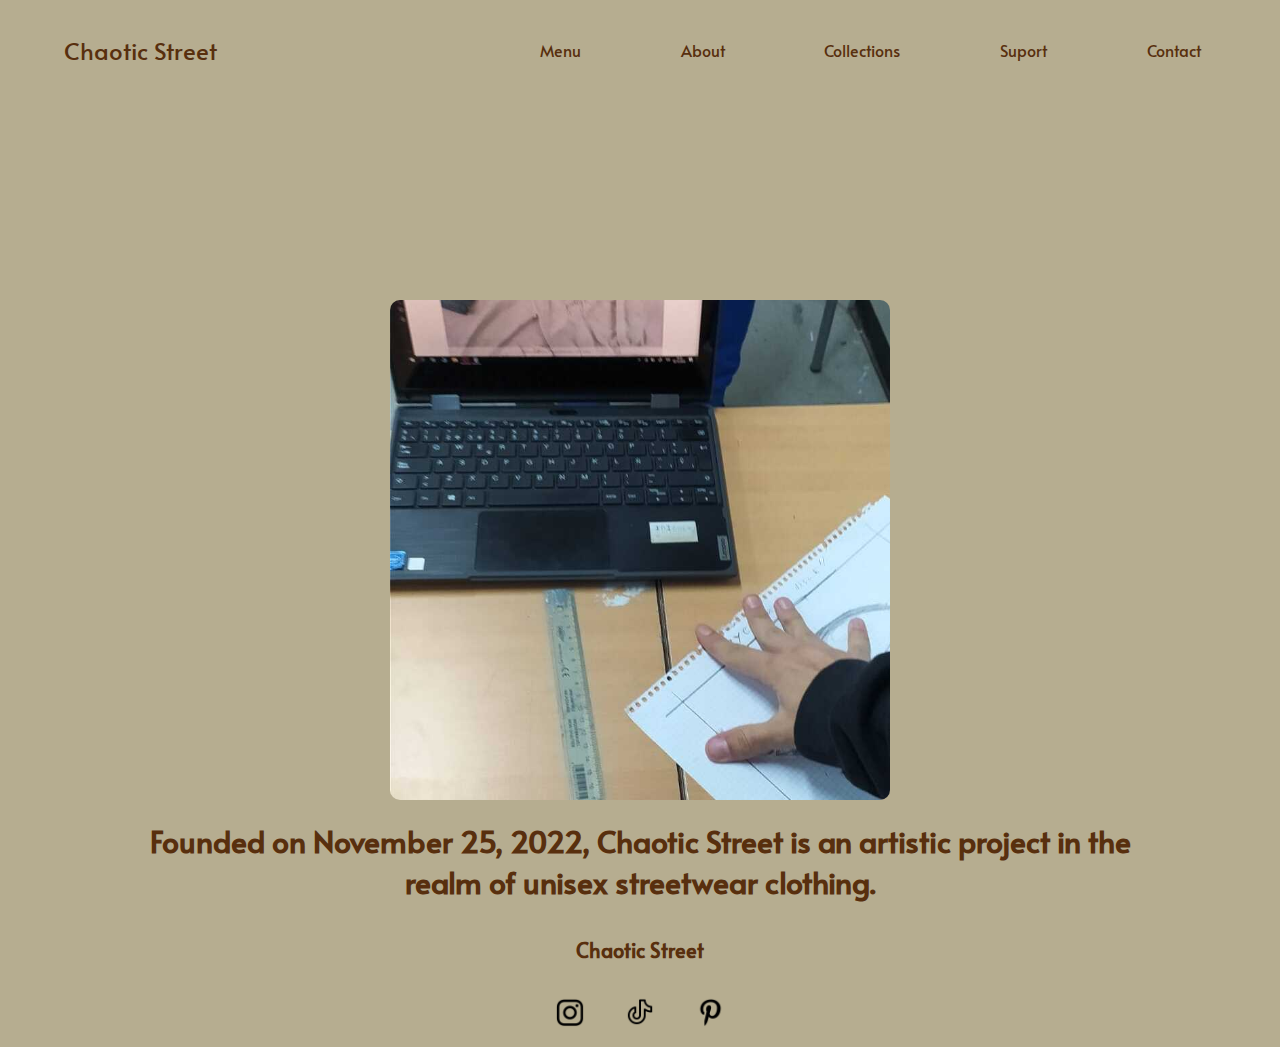
==== about.html @ 427982f8 "Add files via upload" ====
<head>
  <meta charset="UTF-8">
  <meta name="viewport" content="width=device-width, initial-scale=1.0">
  <link href="https://fonts.googleapis.com/css2?family=Alata&display=swap" rel="stylesheet">
  <link href="style.css" rel="stylesheet" type="text/css" />
  <title>Chaotic street</title>
  <link rel="icon" type="image/x-icon" href="./img/FavIcon64x64.jpg">
  <meta name="description"
    content="Chaotic Street the first spaish unisex streatweare independent clothing brand to go chaotic">
  <meta name="author" content="Chaotic Stree">
  <meta name="viewport" content="width=device-width, initial-scale=1.0">
</head>
<nav>
  <input type="checkbox" id="toggle">
  <div class="logo">
    <a class="logo" href="index.html">Chaotic Street</a>
  </div>
  <ul class="list">
    <li><a href="index.html">Menu</a></li>
    <li><a href="about.html">About</a></li>
    <li><a href="collections.html">Collections</a></li>
    <li><a href="suport.html">Suport</a></li>
    <li><a href="contact.html">Contact</a></li>
  </ul>
  <label for="toggle" class="icon-bars">
    <div class="line"></div>
    <div class="line"></div>
    <div class="line"></div>
  </label>
</nav>

<body>
  <div class="discoverMainFrame">
    <img src="img/AboutImg.jpg" class="AboutFrameImg">
    <h1 class="TextDiscover">Founded on November 25, 2022, Chaotic Street is an artistic project in the realm of unisex
      streetwear clothing.
    </h1>
  </div>
</body>


<footer>
  <h1 class="footerText">Chaotic Street</h1>
  <div class="icons">
    <a href="https://www.instagram.com/chaoticstreet_/" target="_blank">
      <img src="/icon/instagram.png" class="insta">
    </a>
    <a href="https://www.tiktok.com/@chaotic_street" target="_blank">
      <img src="/icon/tiktok.png" class="insta">
    </a>
    <a href="https://www.pinterest.es/chaotic_street/" target="_blank">
      <img src="/icon/pinterest.png" class="insta">
    </a>

  </div>
</footer>
---- style.css ----
body {
  font-family: 'Alata', sans-serif;
  padding: 0;
  margin: 0;
  background-color: #B6AD90;
}

img {
  max-width: 100%;
  max-height: 100%;
}

/* baras de navegacion */
nav {
  background-color: #B6AD90;
  color: white;
  padding: 0 5%;
  position: absolute;
  z-index: 10;
  left: 0;
  right: 0;
  top: 0;
  height: 100px;
}

nav .logo {
  float: left;
  width: 40%;
  height: 100%;
  display: flex;
  align-items: center;
  font-size: 24px;
  color: #582F0E;
  text-decoration: none;

}

nav .list {
  float: right;
  padding: 0;
  margin: 0;
  width: 60%;
  height: 100%;
  display: flex;
  justify-content: space-between;
  align-items: center;


}

nav .list li {
  list-style: none;

}

nav .list a {
  display: block;
  padding: 15px;
  font-size: 16px;
  font-weight: normal;
  color: #582F0E;
  text-decoration: none;
}

nav .list a:hover {
  border-bottom: 4px solid #582F0E;

}

#toggle {
  position: absolute;
  top: -100px;

}

nav .icon-bars {
  display: none;
  position: absolute;
  right: 5%;
  top: 50%;
  transform: translateY(-50%);

}

nav .icon-bars .line {
  width: 30;
  height: 5px;
  background-color: #582F0E;
  margin: 5px;
  border-radius: 3px;

  transition: all .3s ease-in-out;
}

@media (max-width : 768px) {
  nav .logo {
    float: none;
    width: auto;
    justify-content: center;

  }

  nav .list {
    float: none;
    position: fixed;
    z-index: 9;
    left: 0;
    right: 0;
    top: 100px;
    bottom: 100%;
    width: auto;
    height: auto;
    flex-direction: column;
    justify-content: space-evenly;
    background-color: #B6AD90;
    overflow: hidden;
    transition: all .5 ease-in-out;
  }

  nav .list a {
    font-size: 20px;
  }

  nav :checked~.list {
    bottom: 0;

  }

  nav .icon-bars {
    display: block;
  }

  body .unisexTitle1 {
    font-size: 0;
    width: 0;
    padding: 0;
  }

  body .unisexTitle2 {
    font-size: 0;
    width: 0;
    padding: 0;
  }

  body .titleText {
    font-size: 50;
  }

  body .subtitleText {
    margin-top: 80;
  }

  body .gmail {
    font-size: 1em;
  }

}

/* Pricipal page*/
.menuItem {
  margin-right: 50px;
  font-weight: 500;
  cursor: pointer;
  color: #582F0E;
  font-size: 20px;
  align-items: center;
  justify-content: center
}

.menu {
  display: flex;
  align-items: center;
  justify-content: center
}

.titleHome {
  margin-top: 200px;
}

.titleText {
  color: #582F0E;
  font-size: 100px;
  font-weight: 500;
  text-align: center;
}

.subtitleText {
  color: #582F0E;
  font-size: 20px;
  font-weight: 500;
  text-align: center;
  margin-top: -80;
}

.counter {
  display: flex;
  align-items: center;
  justify-content: center;
  margin-bottom: 500px;
}

/* Unisex Frame */

.unisexFrame {
  display: flex;
  align-items: center;
  justify-content: space-around;
  width: 100%;
  height: 100%;
  flex-wrap: wrap;
  padding: 0;
  margin: 0;
  background-image: url("./img/UnisexBackgraund.png");
  background-position: center;
  background-repeat: no-repeat;
  background-size: cover;
}

.unisexTitle1 {
  width: 80;
  color: #582F0E;
  word-wrap: break-word;
  text-align: center;

  font-size: 100;
  padding: 60;
  text-shadow: 2px 0 #B6AD90, -2px 0 #B6AD90, 0 2px #B6AD90, 0 -2px #B6AD90,
    1px 1px #B6AD90, -1px -1px #B6AD90, 1px -1px #B6AD90, -1px 1px #B6AD90;
}

.unisexTitle2 {
  width: auto;
  color: #582F0E;
  word-wrap: break-word;
  text-align: center;

  font-size: 100;
  padding: 60;
  text-shadow: 2px 0 #B6AD90, -2px 0 #B6AD90, 0 2px #B6AD90, 0 -2px #B6AD90,
    1px 1px #B6AD90, -1px -1px #B6AD90, 1px -1px #B6AD90, -1px 1px #B6AD90;
}

.testDialog {
  height: 200;
  width: 400;
  text-align: center;
  align-items: center;
  border-radius: 10px;
  text-shadow: 2px 0 #B6AD90, -2px 0 #B6AD90, 0 2px #B6AD90, 0 -2px #B6AD90,
    1px 1px #B6AD90, -1px -1px #B6AD90, 1px -1px #B6AD90, -1px 1px #B6AD90;
}

.mainDialog {
  text-align: center;
  align-items: center;
  color: #582F0E;
  font-size: 30;

}

.subDialog {
  text-align: right;
  color: #582F0E;
  font-size: 20;
}

/* Discover Frame */

.DiscoverFrame {
  display: flex;
  align-items: center;
  justify-content: center;
  width: 100%;
  height: 100%;
  padding: 0;
  margin: 0;
  background-image: url("./img/DiscoverNostalgic.png");
  background-position: center;
  background-repeat: no-repeat;
  background-size: cover;
  background-color: #000000;
  ;
}

.DiscoverButton {
  display: flex;
  align-items: center;
  justify-content: center;
  background-color: #ffffff;
  ;
  width: 300px;
  height: 100px;
  border-radius: 15px;
}

.DiscoverButtonText {
  text-align: center;
  text-decoration: none;
  color: #582F0E;
  font-size: 30;
}

/* Footer */

.footerText {
  color: #582F0E;
  font-size: 20;
  text-align: center;
}

.icons {
  display: flex;
  align-items: center;
  justify-content: center;
}

.insta {
  width: 30;
  height: 30;
  padding: 10;
  margin: 10;

}

/* Sotre Frame */

.Store {
  margin-top: 100px;
}

.OldColections {
  display: flex;
  align-items: center;
  justify-content: center;

}

.CollectionsImg {
  display: flex;
  align-items: center;
  justify-content: center;
}

.discoverMainFrame {
  padding-top: 300;
  display: flex;
  flex-wrap: wrap;
  text-align: center;
  justify-content: center;
  align-items: center;

}

.TextDiscover {
  width: 1000px;
  align-items: center;
  font-size: 30;
  color: #582F0E;
}




.footerText {
  color: #582F0E;
  font-size: 20;
  text-align: center;
}

.AboutFrameImg {
  display: flex;
  align-items: center;
  justify-content: left;
  width: 500px;
  height: 500px;
  border-radius: 10px;
}

/* Contacts Frame */
.ContactFrame {
  display: flex;
  align-items: center;
  justify-content: center;
  width: 100%;
  height: 100%;
  padding: 0;
  margin: 0;
  ;
}

.contactBorder {
  display: flex;
  flex-wrap: wrap;
  align-items: center;
  justify-content: center;
  width: 30%;
  height: 10%;
  border-radius: 15px;
  text-align: center;
}

.gmail {
  display: flex;
  text-align: center;
  font-weight: 100;
  background-color: #ffffff;
  border-radius: 10px;
  color: #582F0E;
  ;
}

.ContactUsText {
  display: flex;
  text-align: center;
  font-size: 40px;
  color: #582F0E;

}
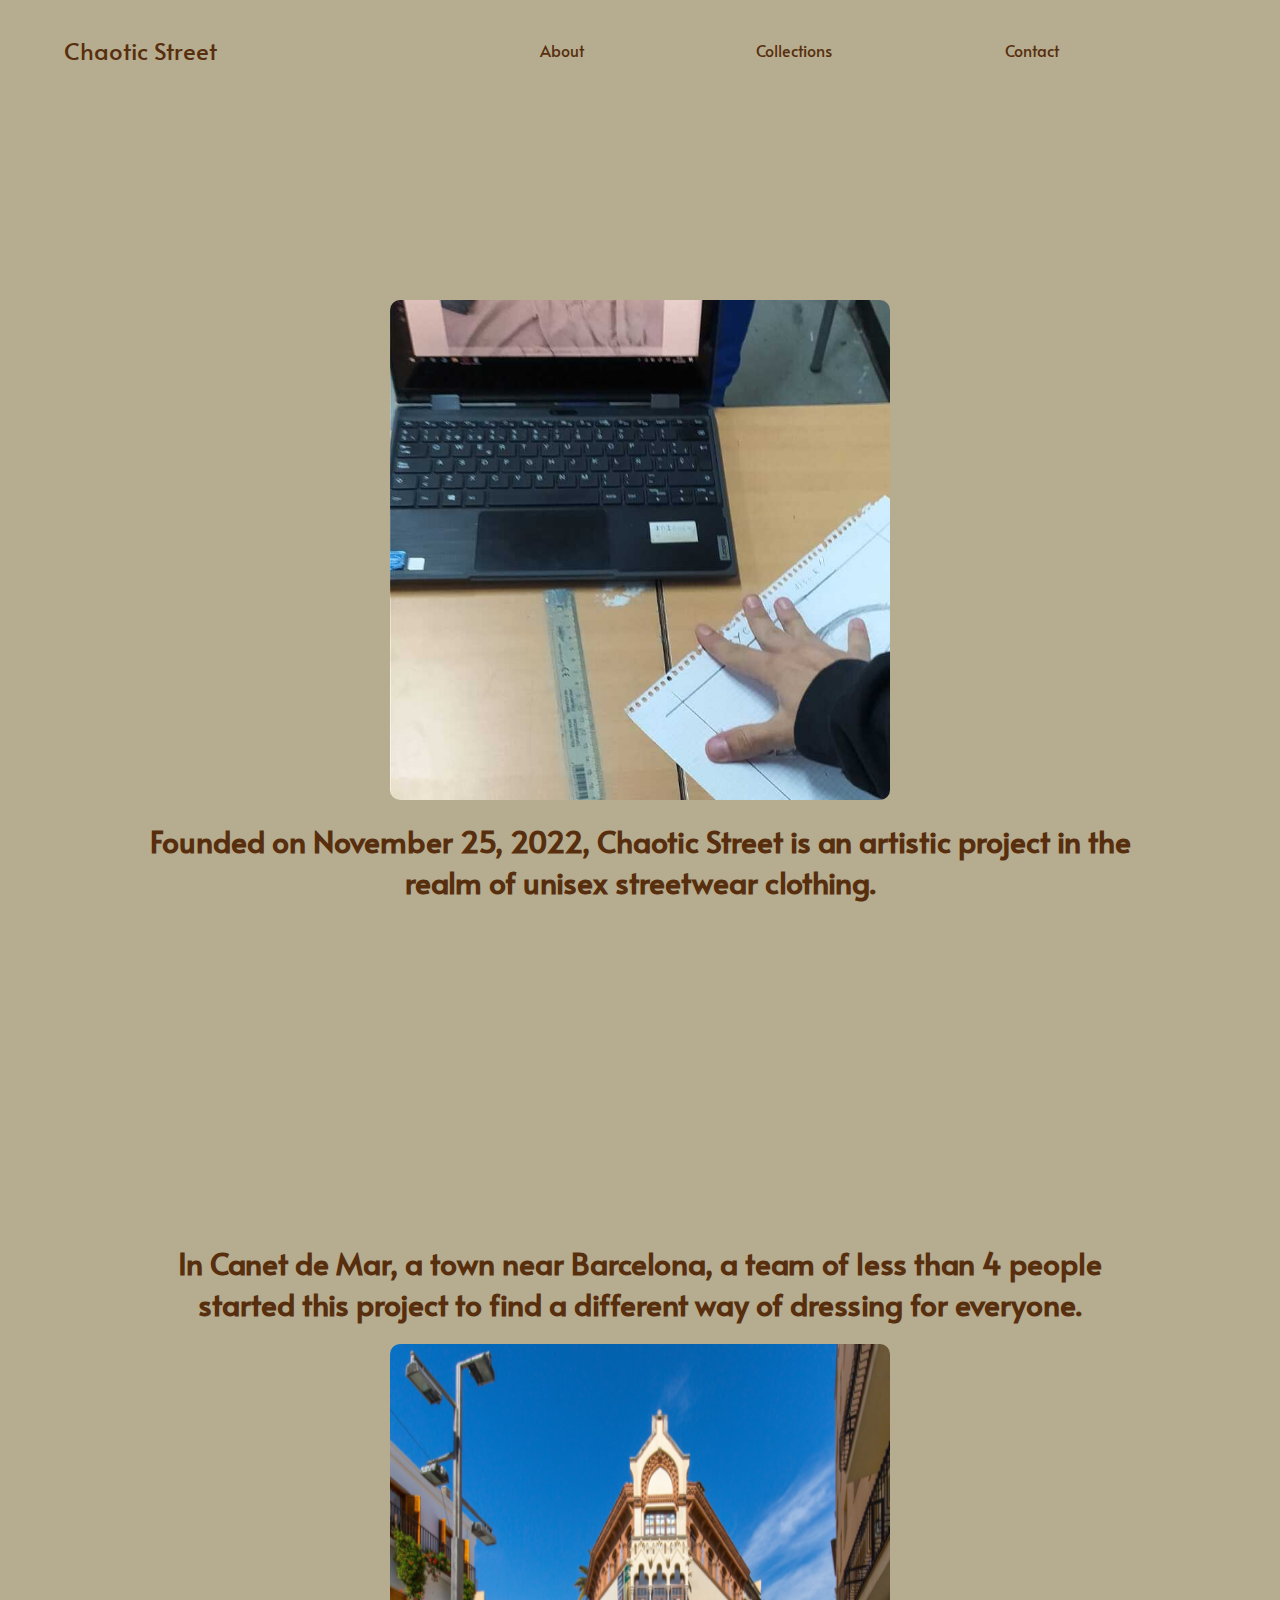
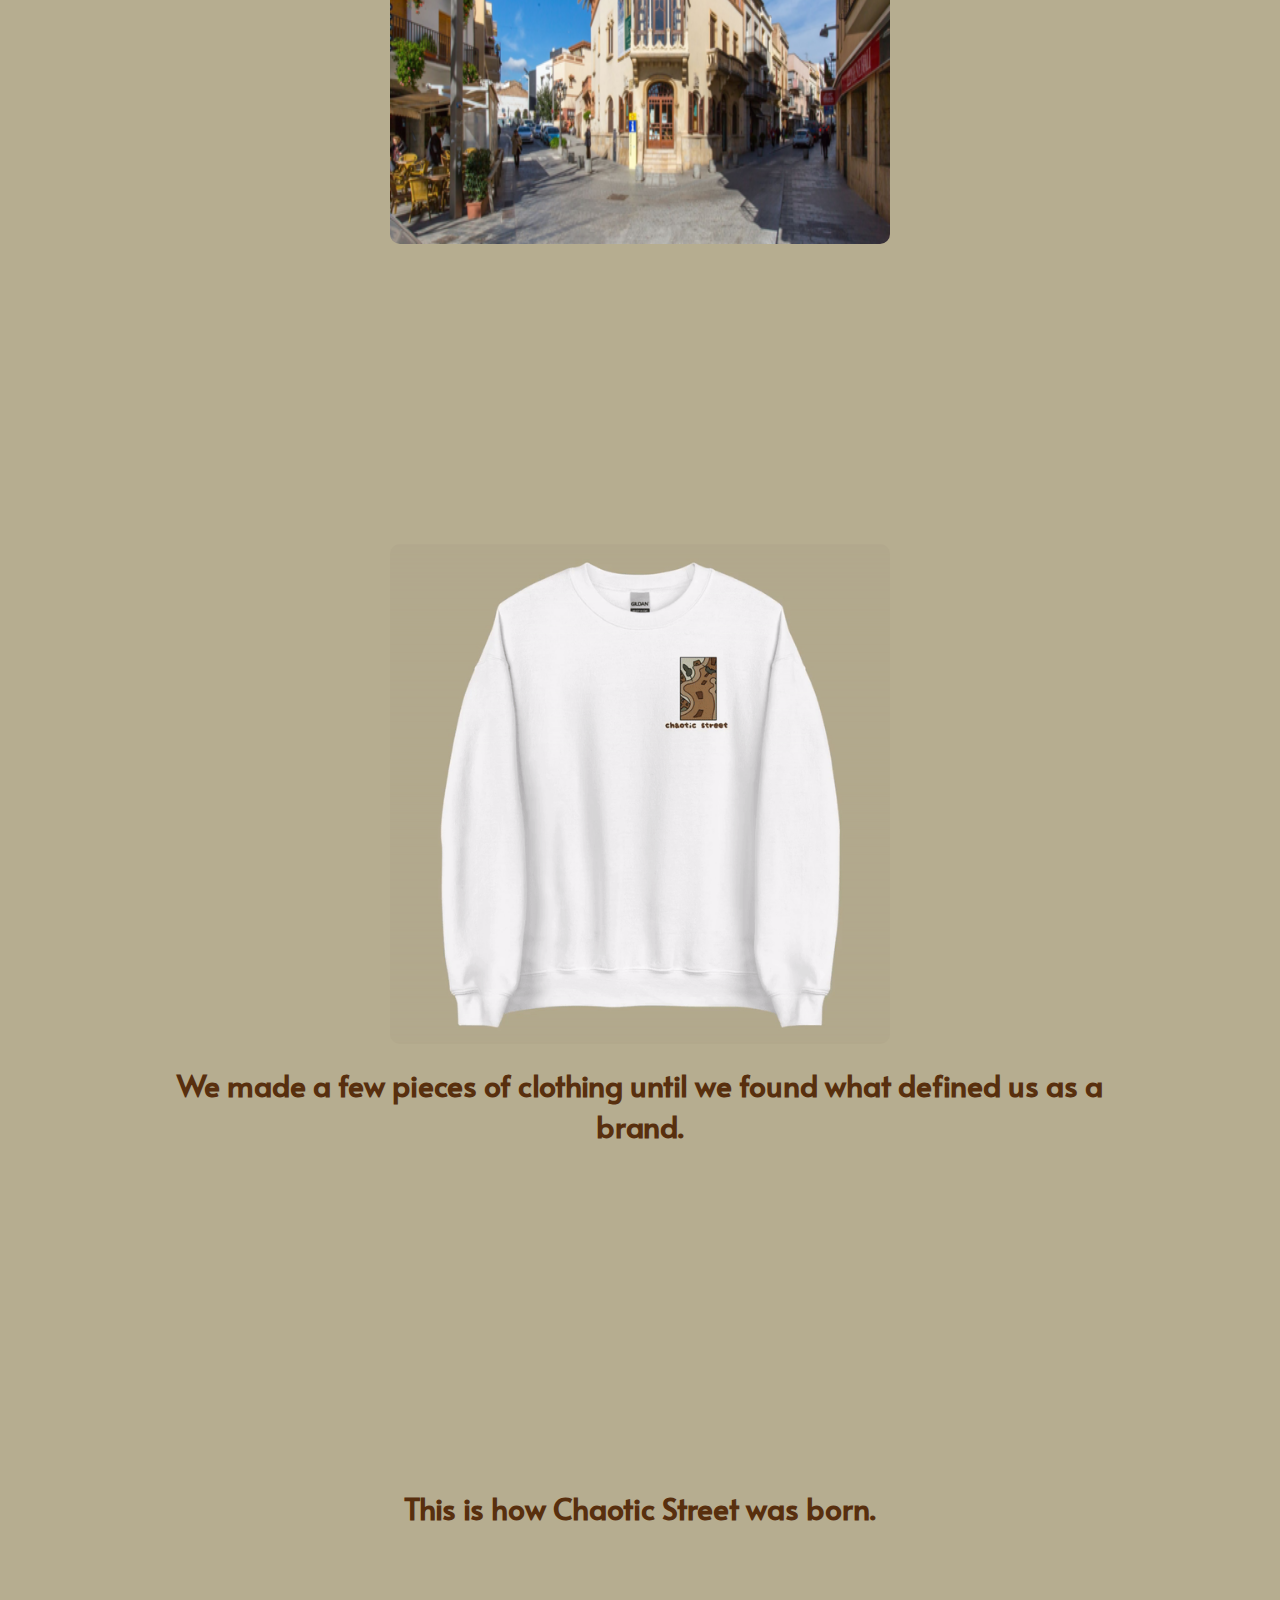
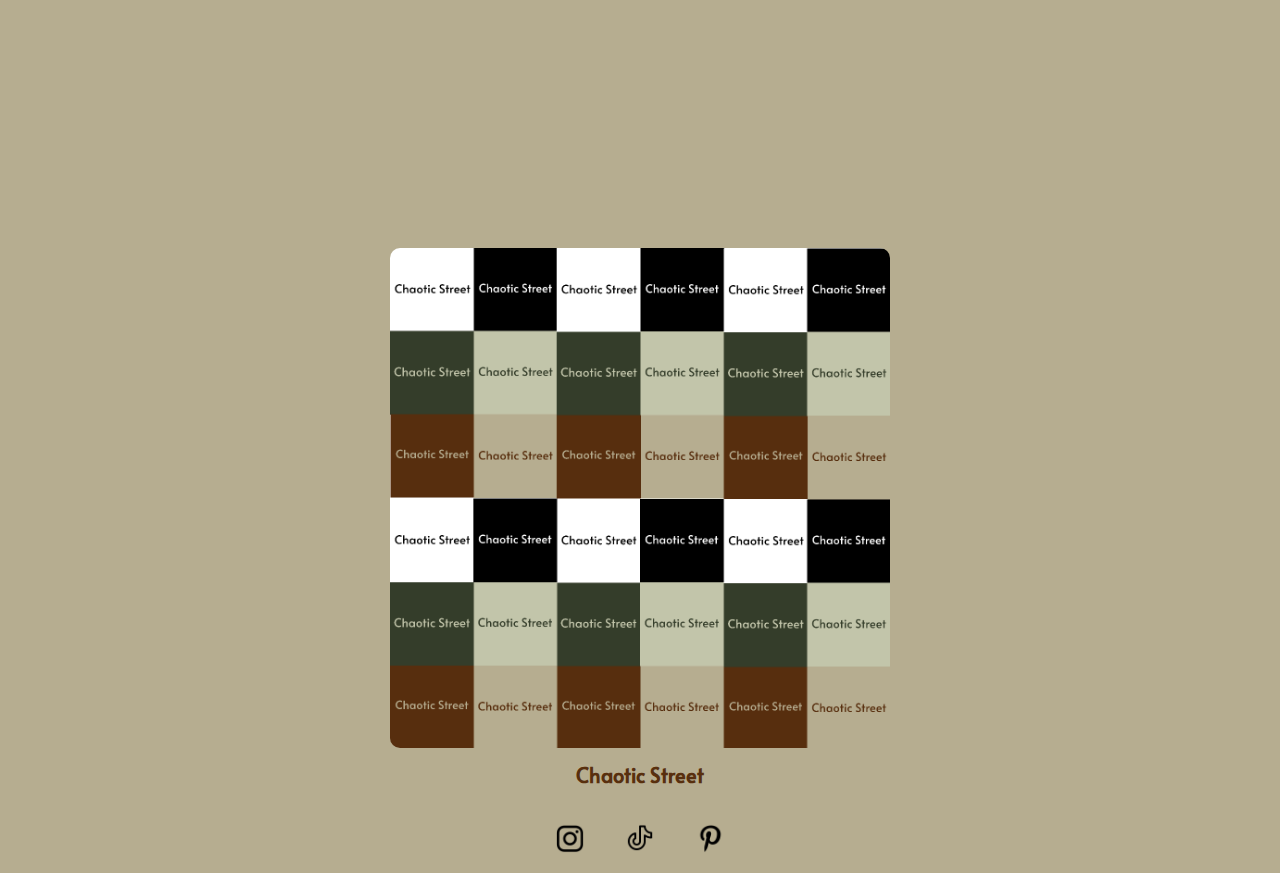
==== commit c1133d95: "Update about.html" ====
--- a/about.html
+++ b/about.html
@@ -16,11 +16,18 @@
     <a class="logo" href="index.html">Chaotic Street</a>
   </div>
   <ul class="list">
-    <li><a href="index.html">Menu</a></li>
     <li><a href="about.html">About</a></li>
     <li><a href="collections.html">Collections</a></li>
-    <li><a href="suport.html">Suport</a></li>
     <li><a href="contact.html">Contact</a></li>
+    <li>
+      <div class="ec-cart-widget"></div>
+      <div>
+        <script data-cfasync="false" type="text/javascript"
+          src="https://app.ecwid.com/script.js?82750911&data_platform=code&data_date=2023-12-01"
+          charset="utf-8"></script>
+        <script type="text/javascript">Ecwid.init();</script>
+      </div>
+    </li>
   </ul>
   <label for="toggle" class="icon-bars">
     <div class="line"></div>
@@ -30,11 +37,34 @@
 </nav>
 
 <body>
+  <div class="space"></div>
   <div class="discoverMainFrame">
     <img src="img/AboutImg.jpg" class="AboutFrameImg">
     <h1 class="TextDiscover">Founded on November 25, 2022, Chaotic Street is an artistic project in the realm of unisex
       streetwear clothing.
     </h1>
+  </div>
+  <div class="space"></div>
+  <div class="discoverMainFrame">
+    <h1 class="TextDiscover">In Canet de Mar, a town near Barcelona, a team of less than 4 people started this project
+      to find a different way of dressing for everyone.
+    </h1>
+    <img src="img/canet.png" class="AboutFrameImg">
+
+  </div>
+  <div class="space"></div>
+  <div class="discoverMainFrame">
+    <img src="img/oldColGif.gif" class="AboutFrameImg">
+    <h1 class="TextDiscover">We made a few pieces of clothing until we found what defined us as a brand.
+    </h1>
+  </div>
+  <div class="space"></div>
+  <div class="discoverMainFrame">
+    <h1 class="TextDiscover">This is how Chaotic Street was born.
+    </h1>
+  </div>
+  <div class="discoverMainFrame">
+    <img src="img/welcomeCS.jpg" class="AboutFrameImg">
   </div>
 </body>
 
@@ -53,4 +83,4 @@
     </a>
 
   </div>
-</footer>+</footer>
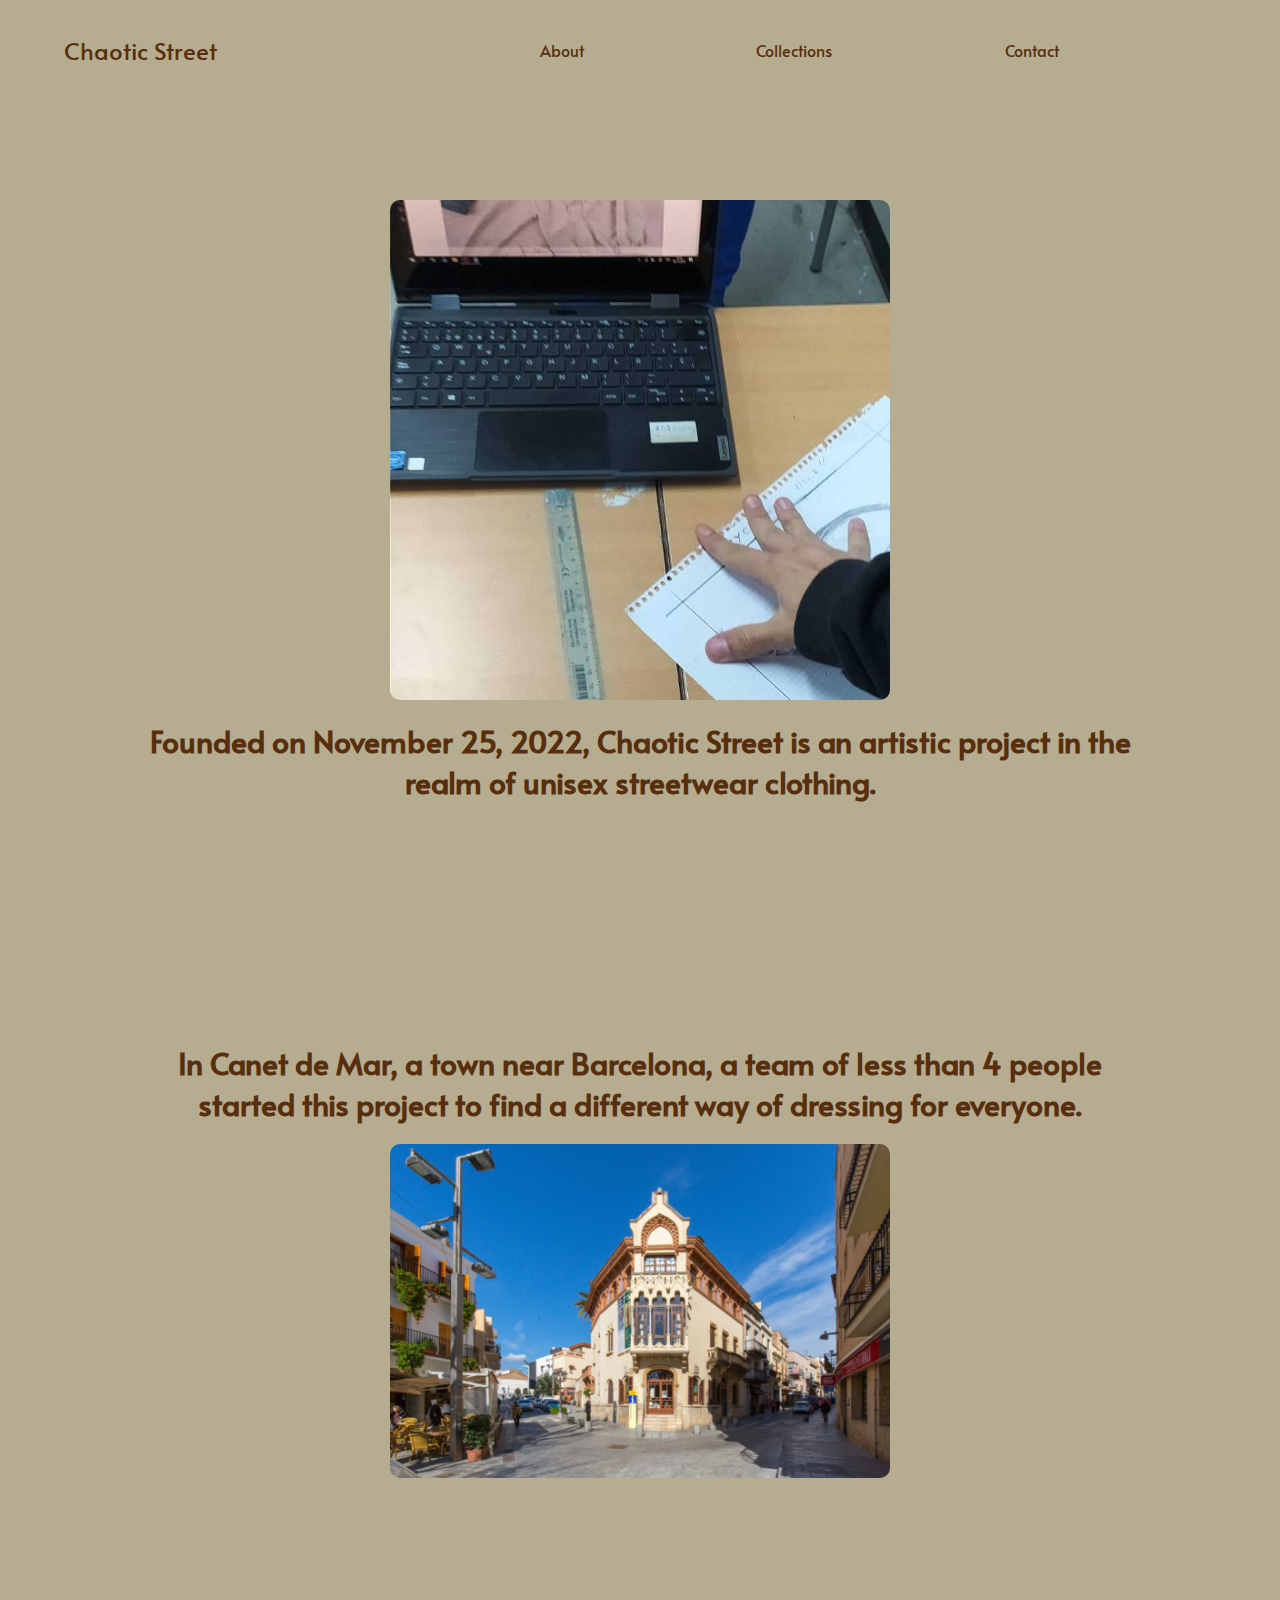
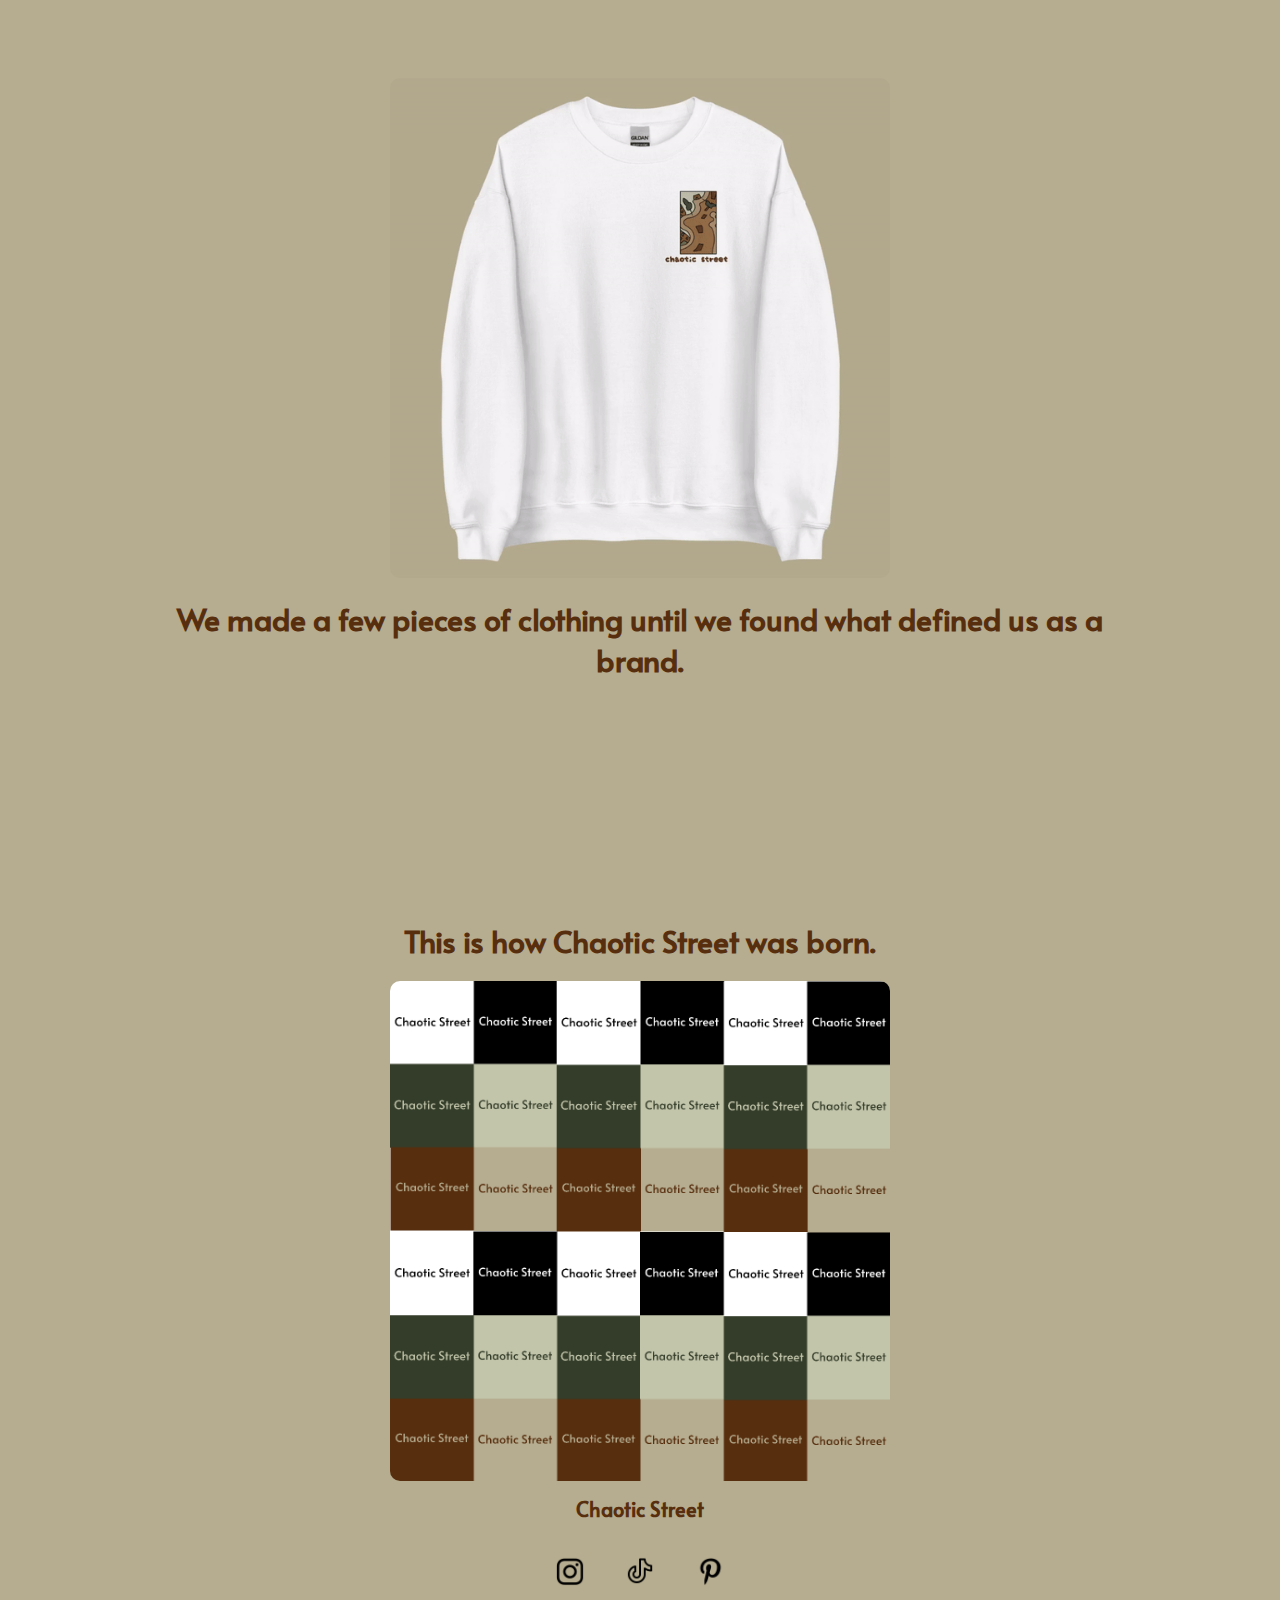
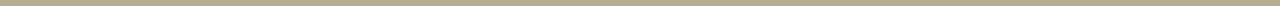
==== commit 15e78374: "Add files via upload" ====
--- a/about.html
+++ b/about.html
@@ -83,4 +83,4 @@
     </a>
 
   </div>
-</footer>
+</footer>--- a/style.css
+++ b/style.css
@@ -4,12 +4,13 @@
   margin: 0;
   background-color: #B6AD90;
 }
-
-img {
-  max-width: 100%;
-  max-height: 100%;
-}
-
+
+img {
+  max-width: 100%;
+  max-height: 100%;
+
+}
+
 /* baras de navegacion */
 nav {
   background-color: #B6AD90;
@@ -30,7 +31,7 @@
   display: flex;
   align-items: center;
   font-size: 24px;
-  color: #582F0E;
+  color: #582F0E;
   text-decoration: none;
 
 }
@@ -99,7 +100,7 @@
     justify-content: center;
 
   }
-
+
   nav .list {
     float: none;
     position: fixed;
@@ -128,31 +129,35 @@
 
   nav .icon-bars {
     display: block;
-  }
-
-  body .unisexTitle1 {
-    font-size: 0;
-    width: 0;
-    padding: 0;
-  }
-
-  body .unisexTitle2 {
-    font-size: 0;
-    width: 0;
-    padding: 0;
-  }
-
-  body .titleText {
-    font-size: 50;
-  }
-
-  body .subtitleText {
-    margin-top: 80;
-  }
-
-  body .gmail {
-    font-size: 1em;
-  }
+  }
+
+  body .unisexTitle1 {
+    font-size: 0;
+    width: 0;
+    padding: 0;
+  }
+
+  body .unisexTitle2 {
+    font-size: 0;
+    width: 0;
+    padding: 0;
+  }
+
+  body .titleText {
+    font-size: 50;
+  }
+
+  body .subtitleText {
+    margin-top: 80;
+  }
+
+  body .gmail {
+    font-size: 1em;
+  }
+
+  .OldColections {
+    font-size: 30px;
+  }
 
 }
 
@@ -204,15 +209,15 @@
 .unisexFrame {
   display: flex;
   align-items: center;
-  justify-content: space-around;
-  width: 100%;
-  height: 100%;
-  flex-wrap: wrap;
-  padding: 0;
-  margin: 0;
-  background-image: url("./img/UnisexBackgraund.png");
-  background-position: center;
-  background-repeat: no-repeat;
+  justify-content: space-around;
+  width: 100%;
+  height: 100%;
+  flex-wrap: wrap;
+  padding: 0;
+  margin: 0;
+  background-image: url("./img/UnisexBackgraund.png");
+  background-position: center;
+  background-repeat: no-repeat;
   background-size: cover;
 }
 
@@ -220,14 +225,14 @@
   width: 80;
   color: #582F0E;
   word-wrap: break-word;
-  text-align: center;
+  text-align: center;
 
   font-size: 100;
-  padding: 60;
-  text-shadow: 2px 0 #B6AD90, -2px 0 #B6AD90, 0 2px #B6AD90, 0 -2px #B6AD90,
+  padding: 60;
+  text-shadow: 2px 0 #B6AD90, -2px 0 #B6AD90, 0 2px #B6AD90, 0 -2px #B6AD90,
     1px 1px #B6AD90, -1px -1px #B6AD90, 1px -1px #B6AD90, -1px 1px #B6AD90;
 }
-
+
 .unisexTitle2 {
   width: auto;
   color: #582F0E;
@@ -235,8 +240,8 @@
   text-align: center;
 
   font-size: 100;
-  padding: 60;
-  text-shadow: 2px 0 #B6AD90, -2px 0 #B6AD90, 0 2px #B6AD90, 0 -2px #B6AD90,
+  padding: 60;
+  text-shadow: 2px 0 #B6AD90, -2px 0 #B6AD90, 0 2px #B6AD90, 0 -2px #B6AD90,
     1px 1px #B6AD90, -1px -1px #B6AD90, 1px -1px #B6AD90, -1px 1px #B6AD90;
 }
 
@@ -244,9 +249,9 @@
   height: 200;
   width: 400;
   text-align: center;
-  align-items: center;
-  border-radius: 10px;
-  text-shadow: 2px 0 #B6AD90, -2px 0 #B6AD90, 0 2px #B6AD90, 0 -2px #B6AD90,
+  align-items: center;
+  border-radius: 10px;
+  text-shadow: 2px 0 #B6AD90, -2px 0 #B6AD90, 0 2px #B6AD90, 0 -2px #B6AD90,
     1px 1px #B6AD90, -1px -1px #B6AD90, 1px -1px #B6AD90, -1px 1px #B6AD90;
 }
 
@@ -254,7 +259,7 @@
   text-align: center;
   align-items: center;
   color: #582F0E;
-  font-size: 30;
+  font-size: 30;
 
 }
 
@@ -264,155 +269,194 @@
   font-size: 20;
 }
 
-/* Discover Frame */
-
-.DiscoverFrame {
-  display: flex;
-  align-items: center;
-  justify-content: center;
-  width: 100%;
-  height: 100%;
-  padding: 0;
-  margin: 0;
-  background-image: url("./img/DiscoverNostalgic.png");
-  background-position: center;
-  background-repeat: no-repeat;
-  background-size: cover;
-  background-color: #000000;
-  ;
-}
-
-.DiscoverButton {
-  display: flex;
-  align-items: center;
-  justify-content: center;
-  background-color: #ffffff;
-  ;
-  width: 300px;
-  height: 100px;
-  border-radius: 15px;
-}
-
-.DiscoverButtonText {
-  text-align: center;
-  text-decoration: none;
-  color: #582F0E;
-  font-size: 30;
-}
-
-/* Footer */
-
-.footerText {
-  color: #582F0E;
-  font-size: 20;
-  text-align: center;
-}
-
-.icons {
-  display: flex;
-  align-items: center;
-  justify-content: center;
-}
-
-.insta {
-  width: 30;
-  height: 30;
-  padding: 10;
-  margin: 10;
-
-}
-
-/* Sotre Frame */
-
-.Store {
-  margin-top: 100px;
-}
-
-.OldColections {
-  display: flex;
-  align-items: center;
-  justify-content: center;
-
-}
-
-.CollectionsImg {
-  display: flex;
-  align-items: center;
-  justify-content: center;
-}
-
-.discoverMainFrame {
-  padding-top: 300;
-  display: flex;
-  flex-wrap: wrap;
-  text-align: center;
-  justify-content: center;
-  align-items: center;
-
-}
-
-.TextDiscover {
-  width: 1000px;
-  align-items: center;
-  font-size: 30;
-  color: #582F0E;
-}
-
-
-
-
-.footerText {
-  color: #582F0E;
-  font-size: 20;
-  text-align: center;
-}
-
-.AboutFrameImg {
-  display: flex;
-  align-items: center;
-  justify-content: left;
-  width: 500px;
-  height: 500px;
-  border-radius: 10px;
-}
-
-/* Contacts Frame */
-.ContactFrame {
-  display: flex;
-  align-items: center;
-  justify-content: center;
-  width: 100%;
-  height: 100%;
-  padding: 0;
-  margin: 0;
-  ;
-}
-
-.contactBorder {
-  display: flex;
-  flex-wrap: wrap;
-  align-items: center;
-  justify-content: center;
-  width: 30%;
-  height: 10%;
-  border-radius: 15px;
-  text-align: center;
-}
-
-.gmail {
-  display: flex;
-  text-align: center;
-  font-weight: 100;
-  background-color: #ffffff;
-  border-radius: 10px;
-  color: #582F0E;
-  ;
-}
-
-.ContactUsText {
-  display: flex;
-  text-align: center;
-  font-size: 40px;
-  color: #582F0E;
-
-}
+/* Discover Frame */
+
+.DiscoverFrame {
+  display: flex;
+  align-items: center;
+  justify-content: center;
+  width: 100%;
+  height: 100%;
+  padding: 0;
+  margin: 0;
+  background-image: url("./img/DiscoverNostalgic.png");
+  background-position: center;
+  background-repeat: no-repeat;
+  background-size: cover;
+  background-color: #000000;
+  ;
+}
+
+.DiscoverButton {
+  display: flex;
+  align-items: center;
+  justify-content: center;
+  background-color: #ffffff;
+  ;
+  width: 300px;
+  height: 100px;
+  border-radius: 15px;
+}
+
+.DiscoverButtonText {
+  text-align: center;
+  text-decoration: none;
+  color: #582F0E;
+  font-size: 30;
+}
+
+/* Footer */
+
+.footerText {
+  color: #582F0E;
+  font-size: 20;
+  text-align: center;
+}
+
+.icons {
+  display: flex;
+  align-items: center;
+  justify-content: center;
+}
+
+.insta {
+  width: 30;
+  height: 30;
+  padding: 10;
+  margin: 10;
+
+}
+
+/* Sotre Frame */
+
+.Store {
+  margin-top: 100px;
+}
+
+.layout {
+  width: 100%;
+
+  display: grid;
+  grid-template-rows: repeat(1, 1fr);
+  grid-template-columns: repeat(3, 1fr);
+  gap: 8px;
+  align-items: center;
+  text-align: center;
+  justify-content: center;
+}
+
+.storeText {
+  font-size: 30px;
+  color: #582F0E;
+}
+
+.OldColections {
+  display: flex;
+  align-items: center;
+  justify-content: center;
+  color: #582F0E;
+  font-size: 50px;
+}
+
+.CollectionsImg {
+  display: flex;
+  align-items: center;
+  justify-content: center;
+}
+
+.space {
+  margin-top: 200px;
+}
+
+.line {
+  background-color: #582F0E;
+  height: 10px;
+}
+
+.layoutimg {
+  display: flex;
+  flex-wrap: wrap;
+  text-align: center;
+  justify-content: center;
+  align-items: center;
+  max-width: 500px;
+
+}
+
+/* Discover Frame */
+
+.discoverMainFrame {
+
+  display: flex;
+  flex-wrap: wrap;
+  text-align: center;
+  justify-content: center;
+  align-items: center;
+
+}
+
+.TextDiscover {
+  width: 1000px;
+  align-items: center;
+  font-size: 30;
+  color: #582F0E;
+}
+
+
+
+
+.footerText {
+  color: #582F0E;
+  font-size: 20;
+  text-align: center;
+}
+
+/* about  */
+.AboutFrameImg {
+  display: flex;
+  align-items: center;
+  justify-content: left;
+  width: 500px;
+  border-radius: 10px;
+}
+
+/* Contacts Frame */
+.ContactFrame {
+  display: flex;
+  align-items: center;
+  justify-content: center;
+  width: 100%;
+  height: 100%;
+  padding: 0;
+  margin: 0;
+  ;
+}
+
+.contactBorder {
+  display: flex;
+  flex-wrap: wrap;
+  align-items: center;
+  justify-content: center;
+  width: 30%;
+  height: 10%;
+  border-radius: 15px;
+  text-align: center;
+}
+
+.gmail {
+  display: flex;
+  text-align: center;
+  font-weight: 100;
+  background-color: #ffffff;
+  border-radius: 10px;
+  color: #582F0E;
+  ;
+}
+
+.ContactUsText {
+  display: flex;
+  text-align: center;
+  font-size: 40px;
+  color: #582F0E;
+
+}